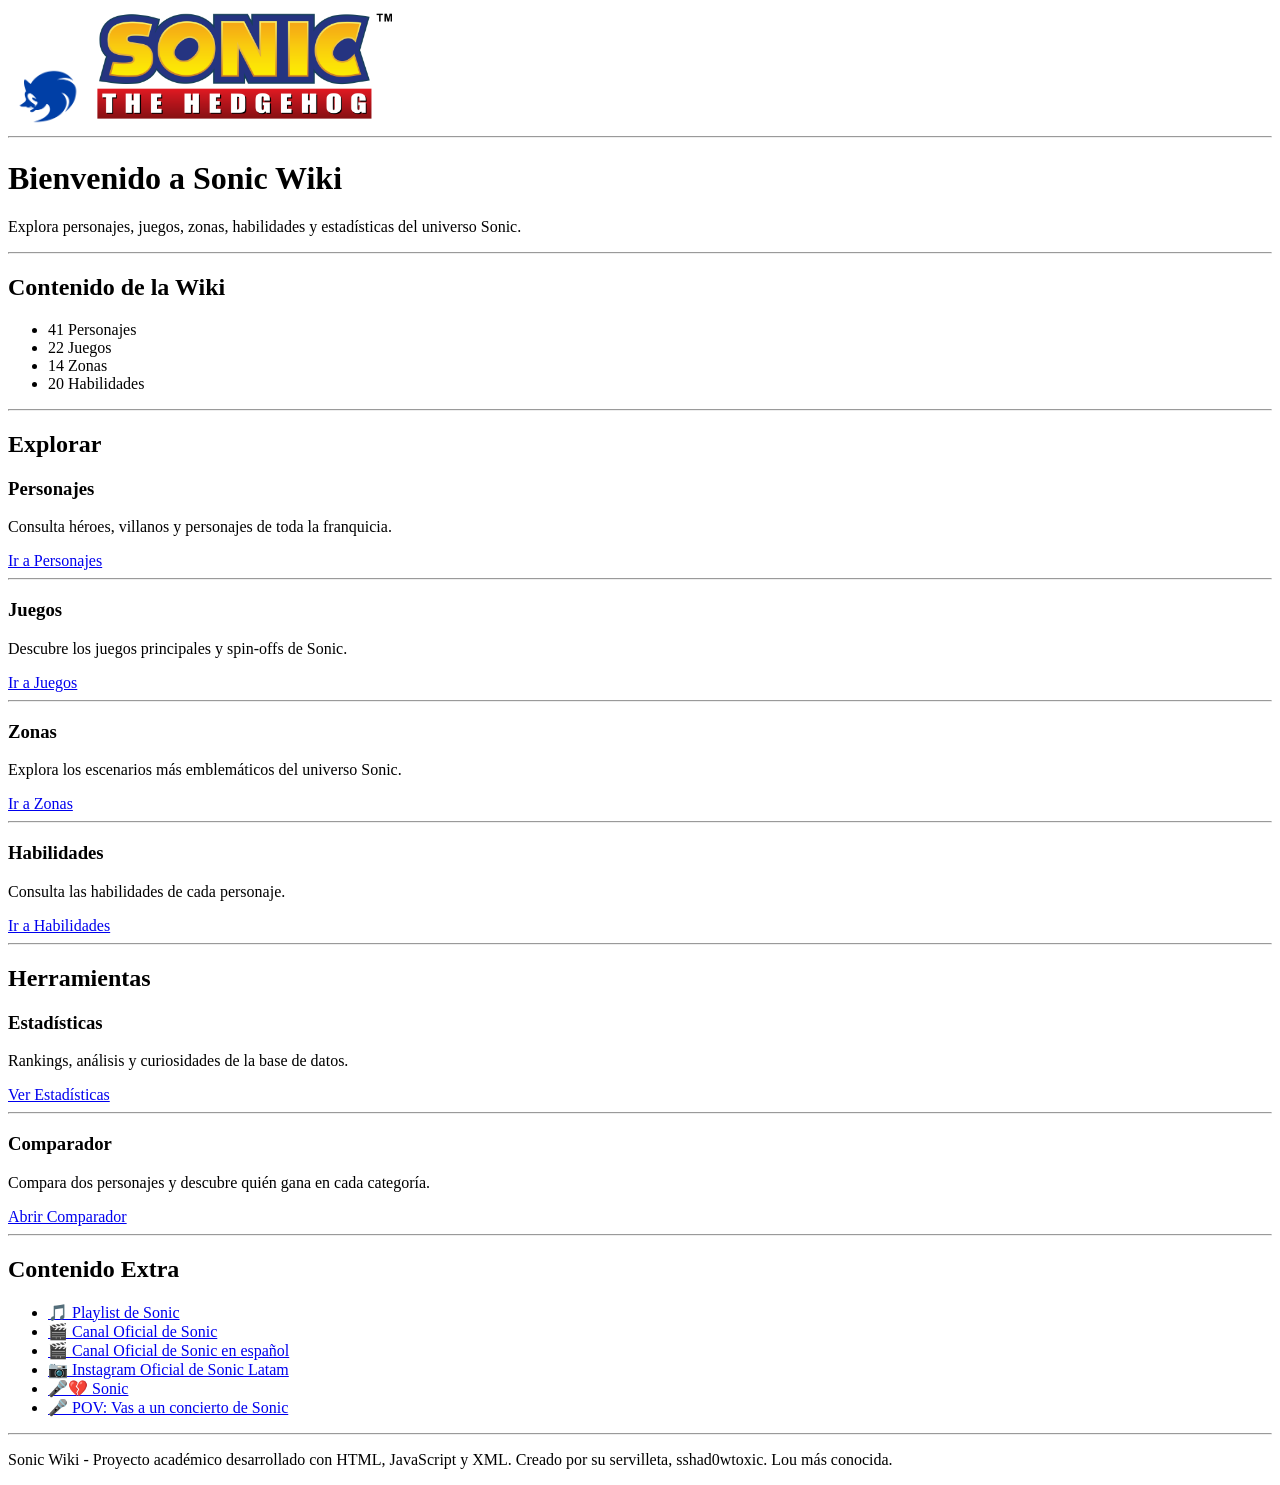
==== index.html @ dc5eebbe "Agregación de logo para el index y el index general, todo en este momento sin diseño" ====
<!DOCTYPE html>
<html lang="es">
<head>
    <meta charset="UTF-8">
    <meta name="viewport" content="width=device-width, initial-scale=1.0">
    <title>Sonic Wiki</title>
</head>
<body>

    <header>
        <img
            src="img/logos/sonicinicio.png"
            alt="Sonic"
            width="80"
        >

        <img
            src="img/logos/soniclogo.png"
            alt="Sonic Wiki"
            width="300"
        >

    </header>

    <hr>

    <h1>Bienvenido a Sonic Wiki</h1>

    <p>
        Explora personajes, juegos, zonas,
        habilidades y estadísticas del universo Sonic.
    </p>

    <hr>
    <h2>Contenido de la Wiki</h2>

    <ul>
        <li>41 Personajes</li>
        <li>22 Juegos</li>
        <li>14 Zonas</li>
        <li>20 Habilidades</li>
    </ul>
    <hr>

    <h2>Explorar</h2>

    <div>

        <h3>Personajes</h3>

        <p>
            Consulta héroes, villanos y
            personajes de toda la franquicia.
        </p>

        <a href="personajes.html">
            Ir a Personajes
        </a>

    </div>

    <hr>

    <div>

        <h3>Juegos</h3>

        <p>
            Descubre los juegos principales
            y spin-offs de Sonic.
        </p>

        <a href="juegos.html">
            Ir a Juegos
        </a>

    </div>

    <hr>

    <div>

        <h3>Zonas</h3>

        <p>
            Explora los escenarios más
            emblemáticos del universo Sonic.
        </p>

        <a href="zonas.html">
            Ir a Zonas
        </a>

    </div>

    <hr>

    <div>

        <h3>Habilidades</h3>

        <p>
            Consulta las habilidades
            de cada personaje.
        </p>

        <a href="habilidades.html">
            Ir a Habilidades
        </a>

    </div>

    <hr>

    <h2>Herramientas</h2>

    <div>

        <h3>Estadísticas</h3>

        <p>
            Rankings, análisis y curiosidades
            de la base de datos.
        </p>

        <a href="estadisticas.html">
            Ver Estadísticas
        </a>

    </div>

    <hr>

    <div>

        <h3>Comparador</h3>

        <p>
            Compara dos personajes y descubre
            quién gana en cada categoría.
        </p>

        <a href="comparador.html">
            Abrir Comparador
        </a>

    </div>

    <hr>

    <h2>Contenido Extra</h2>

    <ul>

        <li>
            <a
                href="https://open.spotify.com/playlist/4oGxW3liF7imGL08ZULAub?si=u1sLQwsnRNe6vY0XGBJjxA"
                target="_blank"
            >
                🎵 Playlist de Sonic
            </a>
        </li>

        <li>
            <a
                href="https://www.youtube.com/@SonictheHedgehog"
                target="_blank"
            >
                🎬 Canal Oficial de Sonic
            </a>
        </li>

        <li>
            <a
                href="https://www.youtube.com/@SonictheHedgehogLATAM"
                target="_blank"
            >
                🎬 Canal Oficial de Sonic en español
            </a>
        </li>

        <li>
            <a
                href="https://www.instagram.com/sonicthehedgehoglatam/"
                target="_blank"
            >
                📷 Instagram Oficial de Sonic Latam
            </a>
        </li>

        <li>
            <a
                href="https://vt.tiktok.com/ZSQ6bVYbC/"
                target="_blank"
            >
                🎤💔 Sonic
            </a>
        </li>

        <li>
            <a
                href="https://vt.tiktok.com/ZSQ6gcsvp/"
                target="_blank"
            >
                🎤 POV: Vas a un concierto de Sonic
            </a>
        </li>
    </ul>

    <hr>

    <footer>

        <p>
            Sonic Wiki - Proyecto académico
            desarrollado con HTML, JavaScript y XML.
            Creado por su servilleta, sshad0wtoxic. Lou más conocida.
        </p>

    </footer>

</body>
</html>
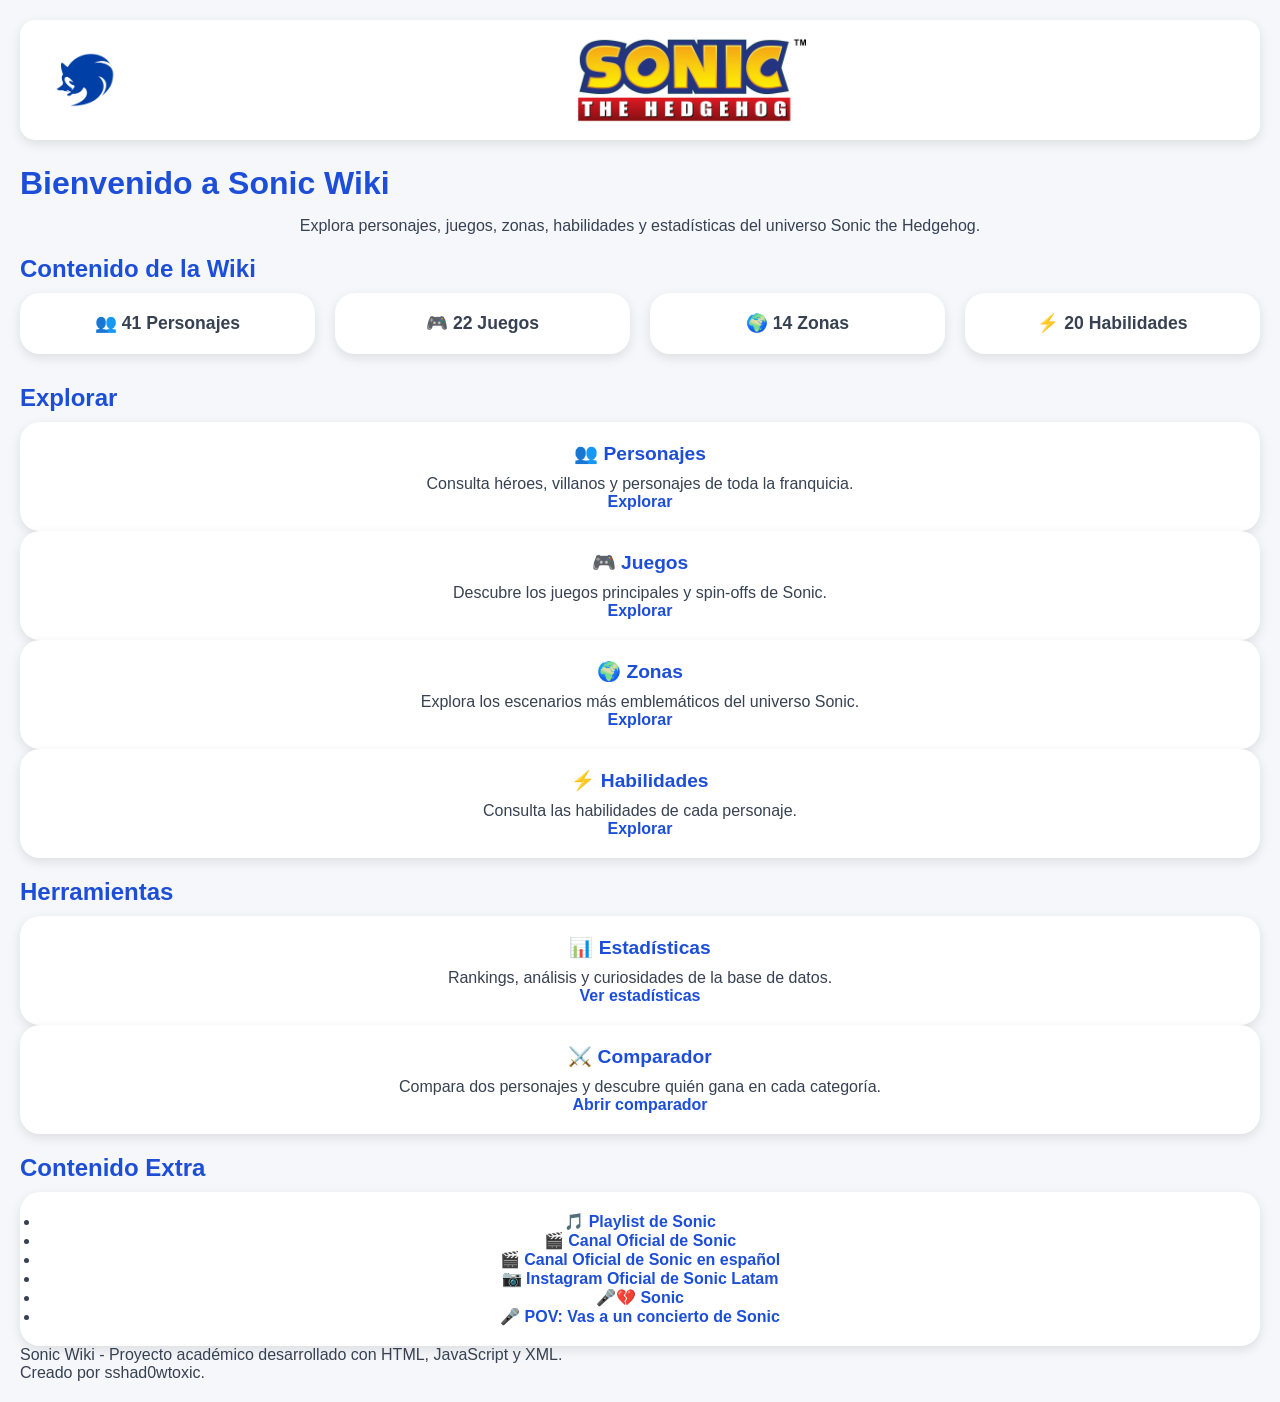
==== commit 3794d1e5: "Wiki finalizada" ====
--- a/index.html
+++ b/index.html
@@ -1,223 +1,270 @@
 <!DOCTYPE html>
+
 <html lang="es">
 <head>
     <meta charset="UTF-8">
     <meta name="viewport" content="width=device-width, initial-scale=1.0">
     <title>Sonic Wiki</title>
+    <link rel="stylesheet" href="css/estilos.css">
 </head>
 <body>
 
-    <header>
-        <img
-            src="img/logos/sonicinicio.png"
-            alt="Sonic"
-            width="80"
-        >
-
-        <img
-            src="img/logos/soniclogo.png"
-            alt="Sonic Wiki"
-            width="300"
-        >
-
-    </header>
-
-    <hr>
-
+<header>
+
+    <img
+        src="img/logos/sonicinicio.png"
+        alt="Sonic"
+        width="80"
+    >
+
+    <img
+        class="logo-principal"
+        src="img/logos/soniclogo.png"
+        alt="Sonic Wiki"
+        height="90"
+    >
+
+</header>
+
+<main>
     <h1>Bienvenido a Sonic Wiki</h1>
 
-    <p>
-        Explora personajes, juegos, zonas,
-        habilidades y estadísticas del universo Sonic.
+    <p style="text-align:center;">
+        Explora personajes, juegos, zonas, habilidades y estadísticas
+        del universo Sonic the Hedgehog.
     </p>
 
-    <hr>
     <h2>Contenido de la Wiki</h2>
 
-    <ul>
-        <li>41 Personajes</li>
-        <li>22 Juegos</li>
-        <li>14 Zonas</li>
-        <li>20 Habilidades</li>
-    </ul>
-    <hr>
+    <div class="estadisticas-grid">
+
+        <div class="card">
+            <p>👥 41 Personajes</p>
+        </div>
+
+        <div class="card">
+            <p>🎮 22 Juegos</p>
+        </div>
+
+        <div class="card">
+            <p>🌍 14 Zonas</p>
+        </div>
+
+        <div class="card">
+            <p>⚡ 20 Habilidades</p>
+        </div>
+
+    </div>
 
     <h2>Explorar</h2>
 
-    <div>
-
-        <h3>Personajes</h3>
+    <div class="menu-principal">
+
+        <div class="card">
+
+            <h3>👥 Personajes</h3>
+
+            <p>
+                Consulta héroes, villanos y personajes
+                de toda la franquicia.
+            </p>
+
+            <a
+                href="personajes.html"
+                class="link-boton">
+
+                Explorar
+
+            </a>
+
+        </div>
+
+        <div class="card">
+
+            <h3>🎮 Juegos</h3>
+
+            <p>
+                Descubre los juegos principales
+                y spin-offs de Sonic.
+            </p>
+
+            <a
+                href="juegos.html"
+                class="link-boton">
+
+                Explorar
+
+            </a>
+
+        </div>
+
+        <div class="card">
+
+            <h3>🌍 Zonas</h3>
+
+            <p>
+                Explora los escenarios más emblemáticos
+                del universo Sonic.
+            </p>
+
+            <a
+                href="zonas.html"
+                class="link-boton">
+
+                Explorar
+
+            </a>
+
+        </div>
+
+        <div class="card">
+
+            <h3>⚡ Habilidades</h3>
+
+            <p>
+                Consulta las habilidades
+                de cada personaje.
+            </p>
+
+            <a
+                href="habilidades.html"
+                class="link-boton">
+
+                Explorar
+
+            </a>
+
+        </div>
+
+    </div>
+
+    <h2>Herramientas</h2>
+
+    <div class="menu-principal">
+
+        <div class="card">
+
+            <h3>📊 Estadísticas</h3>
+
+            <p>
+                Rankings, análisis y curiosidades
+                de la base de datos.
+            </p>
+
+            <a
+                href="estadisticas.html"
+                class="link-boton">
+
+                Ver estadísticas
+
+            </a>
+
+        </div>
+
+        <div class="card">
+
+            <h3>⚔️ Comparador</h3>
+
+            <p>
+                Compara dos personajes y descubre
+                quién gana en cada categoría.
+            </p>
+
+            <a
+                href="comparador.html"
+                class="link-boton">
+
+                Abrir comparador
+
+            </a>
+
+        </div>
+
+    </div>
+
+    <h2>Contenido Extra</h2>
+
+    <div class="card">
+
+        <ul>
+
+            <li>
+                <a
+                    href="https://open.spotify.com/playlist/4oGxW3liF7imGL08ZULAub?si=u1sLQwsnRNe6vY0XGBJjxA"
+                    target="_blank">
+
+                    🎵 Playlist de Sonic
+
+                </a>
+            </li>
+
+            <li>
+                <a
+                    href="https://www.youtube.com/@SonictheHedgehog"
+                    target="_blank">
+
+                    🎬 Canal Oficial de Sonic
+
+                </a>
+            </li>
+
+            <li>
+                <a
+                    href="https://www.youtube.com/@SonictheHedgehogLATAM"
+                    target="_blank">
+
+                    🎬 Canal Oficial de Sonic en español
+
+                </a>
+            </li>
+
+            <li>
+                <a
+                    href="https://www.instagram.com/sonicthehedgehoglatam/"
+                    target="_blank">
+
+                    📷 Instagram Oficial de Sonic Latam
+
+                </a>
+            </li>
+
+            <li>
+                <a
+                    href="https://vt.tiktok.com/ZSQ6bVYbC/"
+                    target="_blank">
+
+                    🎤💔 Sonic
+
+                </a>
+            </li>
+
+            <li>
+                <a
+                    href="https://vt.tiktok.com/ZSQ6gcsvp/"
+                    target="_blank">
+
+                    🎤 POV: Vas a un concierto de Sonic
+
+                </a>
+            </li>
+
+        </ul>
+
+    </div>
+
+    <footer>
 
         <p>
-            Consulta héroes, villanos y
-            personajes de toda la franquicia.
+            Sonic Wiki - Proyecto académico desarrollado con HTML,
+            JavaScript y XML.
         </p>
 
-        <a href="personajes.html">
-            Ir a Personajes
-        </a>
-
-    </div>
-
-    <hr>
-
-    <div>
-
-        <h3>Juegos</h3>
-
         <p>
-            Descubre los juegos principales
-            y spin-offs de Sonic.
+            Creado por sshad0wtoxic.
         </p>
 
-        <a href="juegos.html">
-            Ir a Juegos
-        </a>
-
-    </div>
-
-    <hr>
-
-    <div>
-
-        <h3>Zonas</h3>
-
-        <p>
-            Explora los escenarios más
-            emblemáticos del universo Sonic.
-        </p>
-
-        <a href="zonas.html">
-            Ir a Zonas
-        </a>
-
-    </div>
-
-    <hr>
-
-    <div>
-
-        <h3>Habilidades</h3>
-
-        <p>
-            Consulta las habilidades
-            de cada personaje.
-        </p>
-
-        <a href="habilidades.html">
-            Ir a Habilidades
-        </a>
-
-    </div>
-
-    <hr>
-
-    <h2>Herramientas</h2>
-
-    <div>
-
-        <h3>Estadísticas</h3>
-
-        <p>
-            Rankings, análisis y curiosidades
-            de la base de datos.
-        </p>
-
-        <a href="estadisticas.html">
-            Ver Estadísticas
-        </a>
-
-    </div>
-
-    <hr>
-
-    <div>
-
-        <h3>Comparador</h3>
-
-        <p>
-            Compara dos personajes y descubre
-            quién gana en cada categoría.
-        </p>
-
-        <a href="comparador.html">
-            Abrir Comparador
-        </a>
-
-    </div>
-
-    <hr>
-
-    <h2>Contenido Extra</h2>
-
-    <ul>
-
-        <li>
-            <a
-                href="https://open.spotify.com/playlist/4oGxW3liF7imGL08ZULAub?si=u1sLQwsnRNe6vY0XGBJjxA"
-                target="_blank"
-            >
-                🎵 Playlist de Sonic
-            </a>
-        </li>
-
-        <li>
-            <a
-                href="https://www.youtube.com/@SonictheHedgehog"
-                target="_blank"
-            >
-                🎬 Canal Oficial de Sonic
-            </a>
-        </li>
-
-        <li>
-            <a
-                href="https://www.youtube.com/@SonictheHedgehogLATAM"
-                target="_blank"
-            >
-                🎬 Canal Oficial de Sonic en español
-            </a>
-        </li>
-
-        <li>
-            <a
-                href="https://www.instagram.com/sonicthehedgehoglatam/"
-                target="_blank"
-            >
-                📷 Instagram Oficial de Sonic Latam
-            </a>
-        </li>
-
-        <li>
-            <a
-                href="https://vt.tiktok.com/ZSQ6bVYbC/"
-                target="_blank"
-            >
-                🎤💔 Sonic
-            </a>
-        </li>
-
-        <li>
-            <a
-                href="https://vt.tiktok.com/ZSQ6gcsvp/"
-                target="_blank"
-            >
-                🎤 POV: Vas a un concierto de Sonic
-            </a>
-        </li>
-    </ul>
-
-    <hr>
-
-    <footer>
-
-        <p>
-            Sonic Wiki - Proyecto académico
-            desarrollado con HTML, JavaScript y XML.
-            Creado por su servilleta, sshad0wtoxic. Lou más conocida.
-        </p>
-
     </footer>
 
+</main>
 </body>
 </html>
--- a/css/estilos.css
+++ b/css/estilos.css
@@ -0,0 +1,512 @@
+/* ==========================
+    VARIABLES
+========================== */
+
+:root {
+
+    --azul-sonic: #1D4ED8;
+    --azul-claro: #3B82F6;
+
+    --amarillo-sonic: #FACC15;
+
+    --blanco: #FFFFFF;
+
+    --gris-fondo: #F5F7FA;
+
+    --gris-texto: #374151;
+
+    --sombra:
+        0 4px 12px rgba(
+            0,0,0,.1
+        );
+}
+
+/* ==========================
+    GENERAL
+========================== */
+
+* {
+
+    margin: 0;
+
+    padding: 0;
+
+    box-sizing: border-box;
+}
+
+body {
+
+    background-color:
+        var(--gris-fondo);
+
+    font-family:
+        Arial,
+        Helvetica,
+        sans-serif;
+
+    color:
+        var(--gris-texto);
+
+    padding: 20px;
+}
+
+/* ==========================
+    HEADER
+========================== */
+
+header {
+
+    background-color:
+        var(--blanco);
+
+    padding: 15px 25px;
+
+    margin-bottom: 25px;
+
+    border-radius: 15px;
+
+    box-shadow:
+        var(--sombra);
+
+    display: flex;
+
+    align-items: center;
+
+    gap: 20px;
+}
+
+
+.logo-principal {
+
+    margin: 0 auto;
+}
+
+/* ==========================
+    TITULOS
+========================== */
+
+h1 {
+
+    color:
+        var(--azul-sonic);
+
+    margin-bottom: 15px;
+}
+
+h2 {
+
+    color:
+        var(--azul-sonic);
+
+    margin-top: 20px;
+
+    margin-bottom: 10px;
+}
+
+h3 {
+
+    color:
+        var(--azul-sonic);
+}
+
+/* ==========================
+    LINKS
+========================== */
+
+a {
+
+    color:
+        var(--azul-sonic);
+
+    text-decoration: none;
+
+    font-weight: bold;
+}
+
+a:hover {
+
+    text-decoration: underline;
+}
+
+/* ==========================
+    BOTONES
+========================== */
+
+button {
+
+    background:
+        var(--azul-sonic);
+
+    color:
+        white;
+
+    border: none;
+
+    padding:
+        10px 20px;
+
+    border-radius: 10px;
+
+    cursor: pointer;
+
+    transition: .2s;
+}
+
+button:hover {
+
+    background:
+        var(--azul-claro);
+}
+
+/* ==========================
+    INPUTS
+========================== */
+
+input,
+select {
+
+    padding: 10px;
+
+    border-radius: 10px;
+
+    border:
+        1px solid #ccc;
+
+    margin-bottom: 15px;
+}
+
+/* ==========================
+    TARJETAS
+========================== */
+
+.card {
+
+    background: white;
+
+    border-radius: 20px;
+
+    padding: 20px;
+
+    box-shadow: var(--sombra);
+
+    text-align: center;
+
+    transition: .2s;
+}
+
+.card img {
+
+    width: 160px;
+
+    height: 160px;
+
+    object-fit: contain;
+
+    margin-bottom: 15px;
+}
+
+.card h3 {
+
+    margin-bottom: 10px;
+
+    font-size: 1.2rem;
+}
+
+.card button {
+
+    width: 100%;
+}
+
+.estadisticas {
+
+    background: white;
+
+    padding: 25px;
+
+    border-radius: 20px;
+
+    box-shadow: var(--sombra);
+}
+
+/* ==========================
+    CONTENEDORES
+========================== */
+
+#contenedorPersonajes,
+#contenedorJuegos,
+#contenedorZonas,
+#contenedorHabilidades {
+
+    display: grid;
+
+    grid-template-columns:
+        repeat(
+            auto-fill,
+            minmax(250px, 1fr)
+        );
+
+    gap: 20px;
+}
+
+/* ==========================
+    FICHAS DETALLE
+========================== */
+
+.ficha-detalle {
+
+    display: flex;
+
+    gap: 40px;
+
+    align-items: center;
+
+    background: white;
+
+    padding: 30px;
+
+    border-radius: 20px;
+
+    box-shadow: var(--sombra);
+
+    margin-bottom: 30px;
+}
+
+.ficha-imagen {
+
+    flex-shrink: 0;
+}
+
+.ficha-imagen img {
+
+    width: 250px;
+
+    height: 250px;
+
+    object-fit: contain;
+}
+
+.ficha-info {
+
+    flex: 1;
+}
+
+.ficha-info p {
+
+    margin-bottom: 12px;
+
+    font-size: 1.05rem;
+}
+
+.ficha-info strong {
+
+    color: var(--azul-sonic);
+}
+
+.ficha-info h1 {
+
+    text-align: left;
+
+    margin-bottom: 20px;
+}
+/* ==========================
+    DETALLES
+========================== */
+
+#imagen {
+
+    display: block;
+
+    margin-bottom: 20px;
+
+    border-radius: 15px;
+}
+
+.alineacion {
+
+    display: inline-block;
+
+    padding: 6px 12px;
+
+    border-radius: 999px;
+
+    background: #DBEAFE;
+
+    color: #1D4ED8;
+
+    font-weight: bold;
+
+    margin-bottom: 15px;
+}
+
+/* ==========================
+    BARRAS
+========================== */
+
+progress {
+
+    width: 250px;
+
+    height: 20px;
+}
+
+/* ==========================
+    SEPARADORES
+========================== */
+
+hr {
+
+    margin:
+        25px 0;
+
+    border:
+        none;
+
+    border-top:
+        1px solid #ddd;
+}
+
+/* ==========================
+   ESTADISTICAS
+========================== */
+
+.estadisticas-grid {
+
+    display: grid;
+
+    grid-template-columns:
+        repeat(
+            auto-fit,
+            minmax(
+                250px,
+                1fr
+            )
+        );
+
+    gap: 20px;
+
+    margin-bottom: 30px;
+}
+
+.estadisticas-grid .card {
+
+    text-align: center;
+}
+
+.estadisticas-grid p {
+
+    font-size: 1.1rem;
+
+    font-weight: bold;
+}
+
+.estadisticas-grid ol {
+
+    text-align: left;
+
+    margin-top: 15px;
+}
+
+.comparador-selectores {
+
+    display: grid;
+
+    grid-template-columns:
+        1fr 1fr;
+
+    gap: 25px;
+
+    margin-bottom: 25px;
+}
+
+.comparador-selectores label {
+
+    display: block;
+
+    margin-bottom: 8px;
+
+    font-weight: bold;
+
+    color: var(--azul-sonic);
+}
+
+/* ==========================
+   COMPARADOR
+========================== */
+
+.comparador-selectores {
+
+    display: grid;
+
+    grid-template-columns: 1fr 1fr;
+
+    gap: 25px;
+
+    margin-bottom: 25px;
+}
+
+.comparador-selectores label {
+
+    display: block;
+
+    margin-bottom: 8px;
+
+    font-weight: bold;
+
+    color: var(--azul-sonic);
+}
+
+.duelo {
+
+    display: flex;
+
+    justify-content: center;
+
+    align-items: center;
+
+    gap: 50px;
+
+    margin-bottom: 30px;
+}
+
+.competidor {
+
+    text-align: center;
+}
+
+.competidor img {
+
+    width: 200px;
+
+    height: 200px;
+
+    object-fit: contain;
+}
+
+.vs {
+
+    font-size: 3rem;
+
+    font-weight: bold;
+
+    color: var(--azul-sonic);
+}
+
+.ganador-general {
+
+    background: white;
+
+    padding: 25px;
+
+    border-radius: 20px;
+
+    box-shadow: var(--sombra);
+
+    text-align: center;
+
+    margin-top: 25px;
+}
+
+.ganador-general h1 {
+
+    color: var(--azul-sonic);
+}
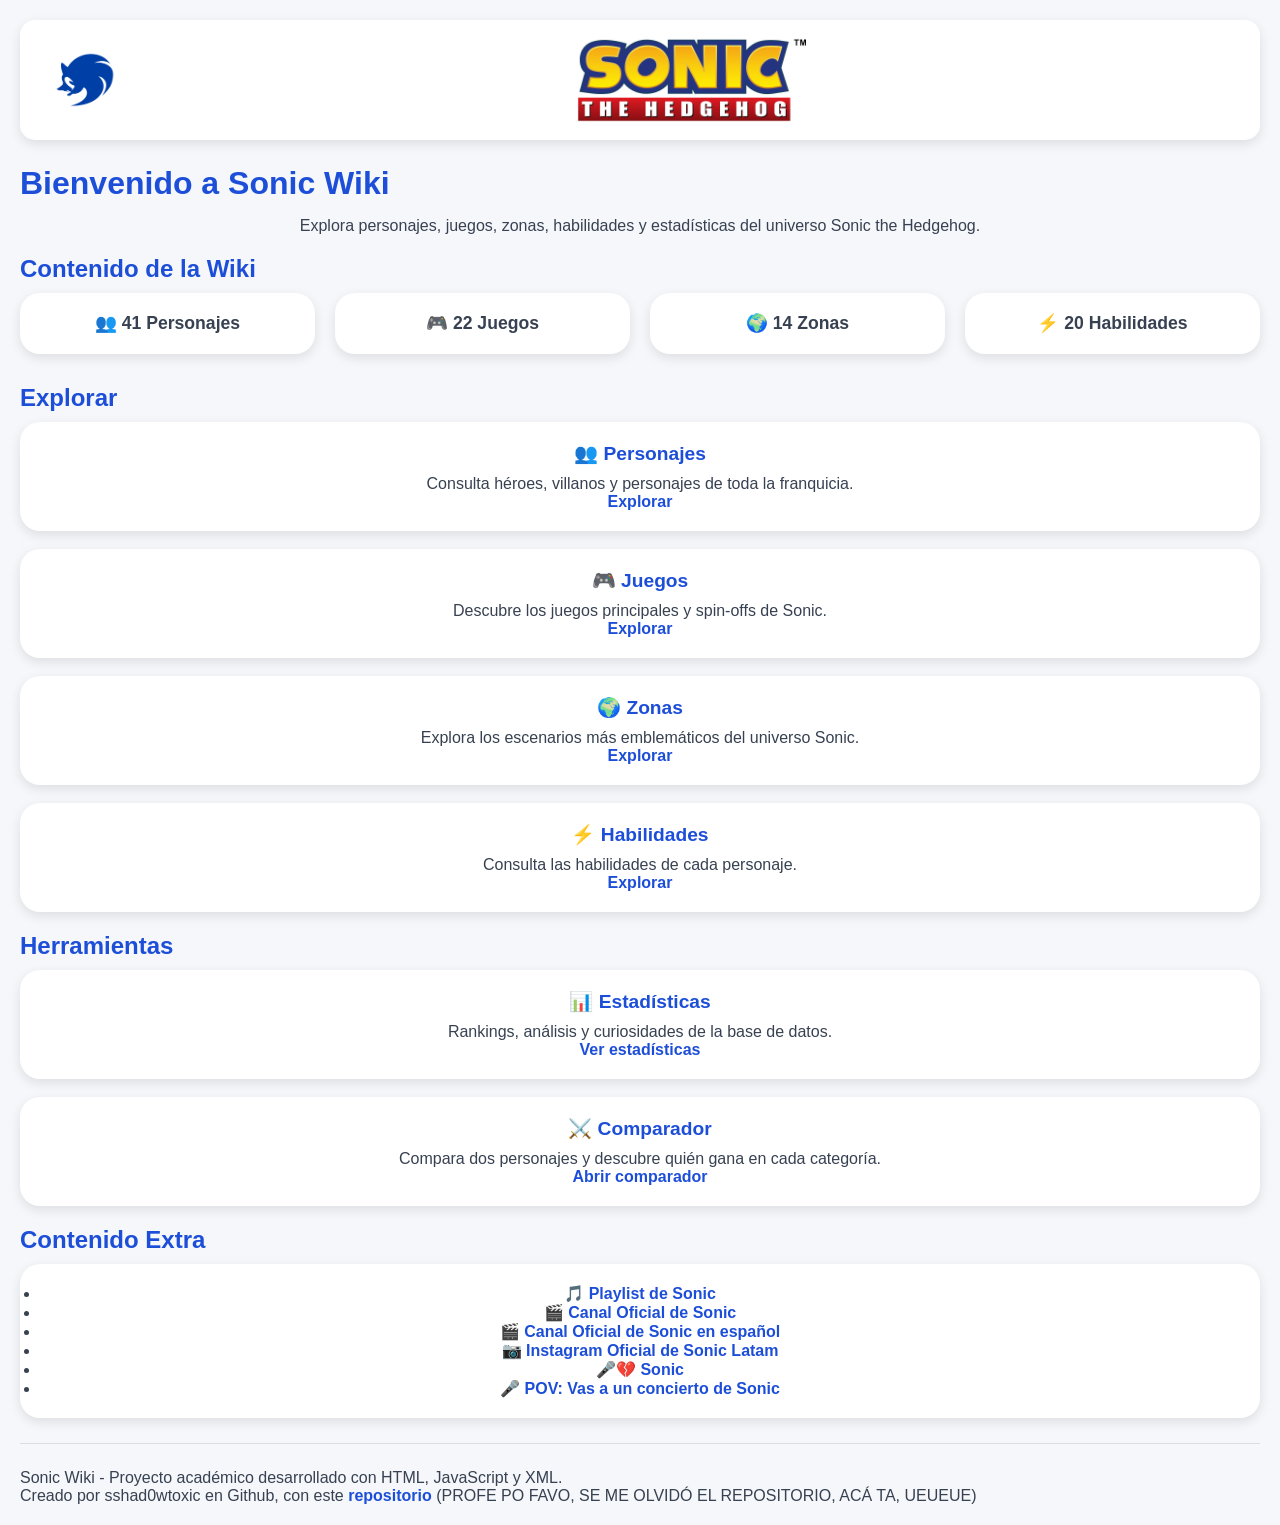
==== commit 1130fd88: "Modificaciones del diseño de la pagina principal y la pagina del comparador" ====
--- a/index.html
+++ b/index.html
@@ -79,6 +79,8 @@
 
         </div>
 
+        <br>
+
         <div class="card">
 
             <h3>🎮 Juegos</h3>
@@ -98,6 +100,8 @@
 
         </div>
 
+        <br>
+
         <div class="card">
 
             <h3>🌍 Zonas</h3>
@@ -117,6 +121,8 @@
 
         </div>
 
+        <br>
+
         <div class="card">
 
             <h3>⚡ Habilidades</h3>
@@ -161,6 +167,8 @@
 
         </div>
 
+        <br>
+
         <div class="card">
 
             <h3>⚔️ Comparador</h3>
@@ -220,7 +228,7 @@
 
             <li>
                 <a
-                    href="https://www.instagram.com/sonicthehedgehoglatam/"
+                    href="https://www.instagram.com/sonic_latam?utm_source=ig_web_button_share_sheet&igsh=ZDNlZDc0MzIxNw=="
                     target="_blank">
 
                     📷 Instagram Oficial de Sonic Latam
@@ -252,6 +260,7 @@
 
     </div>
 
+    <hr>
     <footer>
 
         <p>
@@ -260,7 +269,7 @@
         </p>
 
         <p>
-            Creado por sshad0wtoxic.
+            Creado por sshad0wtoxic en Github, con este <a href="https://github.com/sshad0wtoxic/ordinario-ftw" target="_blank">repositorio</a> (PROFE PO FAVO, SE ME OLVIDÓ EL REPOSITORIO, ACÁ TA, UEUEUE)
         </p>
 
     </footer>
